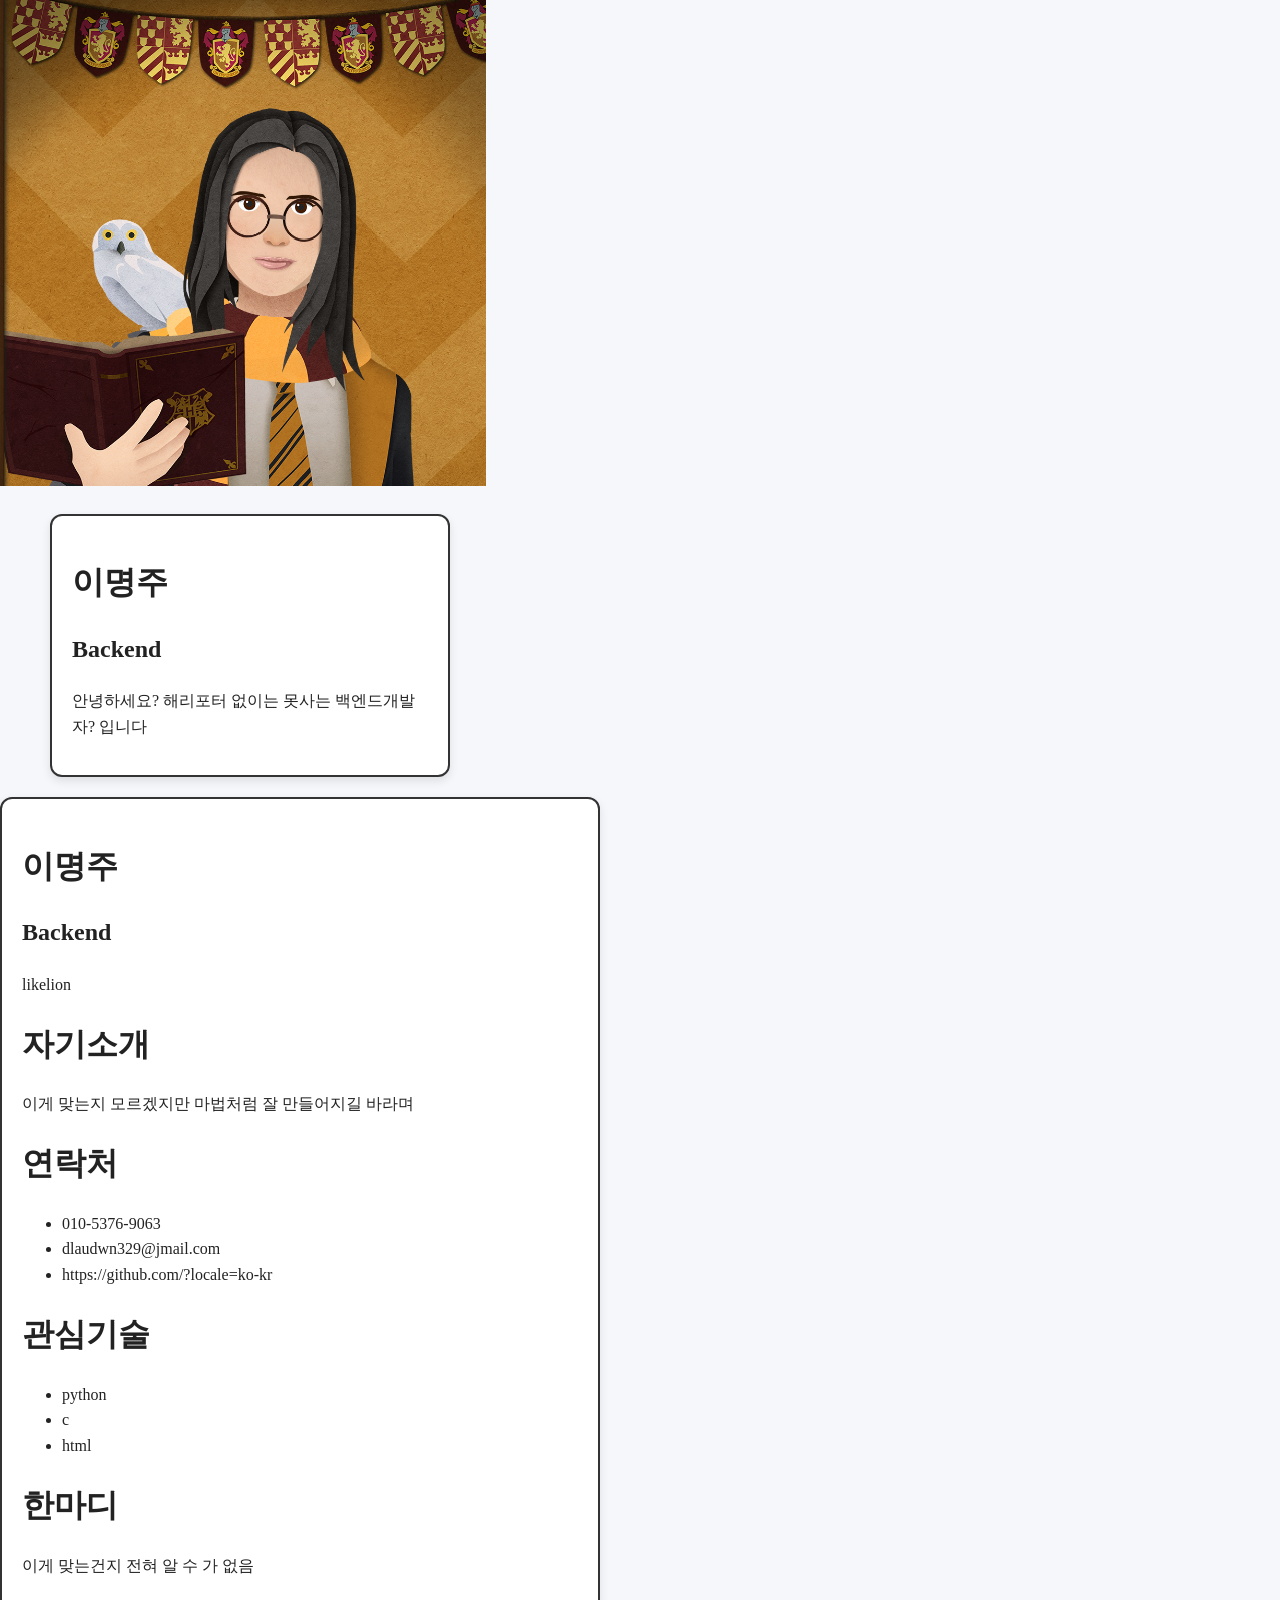
==== index.html @ 9526afb3 "'폰트추천받음'" ====
<!DOCTYPE html>
<html lang="ko">

<head>
    <meta charset="UTF-8">
    <meta http -equiv="X-UA-Compatible" content="IE=edge">
    <meta name="viewport" content="width=device-width, initial-scale=1.0">
    <title>이명주 자기소개</title>

    <link rel="stylesheet" href="./style.css">


    <meta property="og:title" content="환영합니다">
    <meta property="og:description" content="해리포터덕후의자기소개">
    <meta property="og:image" content="./image">

</head>

<body>
    <div class="container">
        <img class="profile" src="./profile.png" alt="해리포터 사이트 프로필">
    </div>

    <div class="요약카드">
        <h1>이명주</h1>
        <h2>Backend</h2>
        <p>안녕하세요? 해리포터 없이는 못사는 백엔드개발자? 입니다</p>
    </div>

    <div class="상세요약">
        <h1>이명주</h1>
        <h2>Backend</h2>
        <p>likelion</p>


        <h1>자기소개</h1>
        <p>이게 맞는지 모르겠지만 마법처럼 잘 만들어지길 바라며</p>

        <h1>연락처</h1>
        <ul>
            <li>010-5376-9063</li>
            <li>dlaudwn329@jmail.com</li>
            <li>https://github.com/?locale=ko-kr</li>
        </ul>

        <h1>관심기술</h1>
        <ul>
            <li>python</li>
            <li>c</li>
            <li>html</li>
        </ul>

        <h1>한마디</h1>
        <p>이게 맞는건지 전혀 알 수 가 없음</p>

    </div>




</body>

</html>
---- style.css ----
* {
    box-sizing: border-box;
}

body {
    margin: 0;
    padding: 0;
    background: #f5f7fb;
    color: #222;
    font-family: "Pretendard", "Noto Sans KR", "Apple SD Gothic Neo";
    line-height: 1.6;
}


.프로필사진 {
    border-radius: 15px;
    display: block;
    box-shadow: 0 4px 10px rgba(0, 0, 0, 0.2);
}



.요약카드 {
    width: 400px;
    padding: 20px;
    margin-top: 20px;
    margin-left: 50px;
    border: 2px solid #333;
    border-radius: 12px;
    background-color: #ffffff;
    box-shadow: 0 4px 10px rgba(0, 0, 0, 0.1);
}

.상세요약{

    width: 600px;
    padding: 20px;
    margin-top: 20px;
    border: 2px solid #333;
    border-radius: 12px;
    background-color: #ffffff;
    box-shadow: 0 4px 10px rgba(0, 0, 0, 0.1);


}
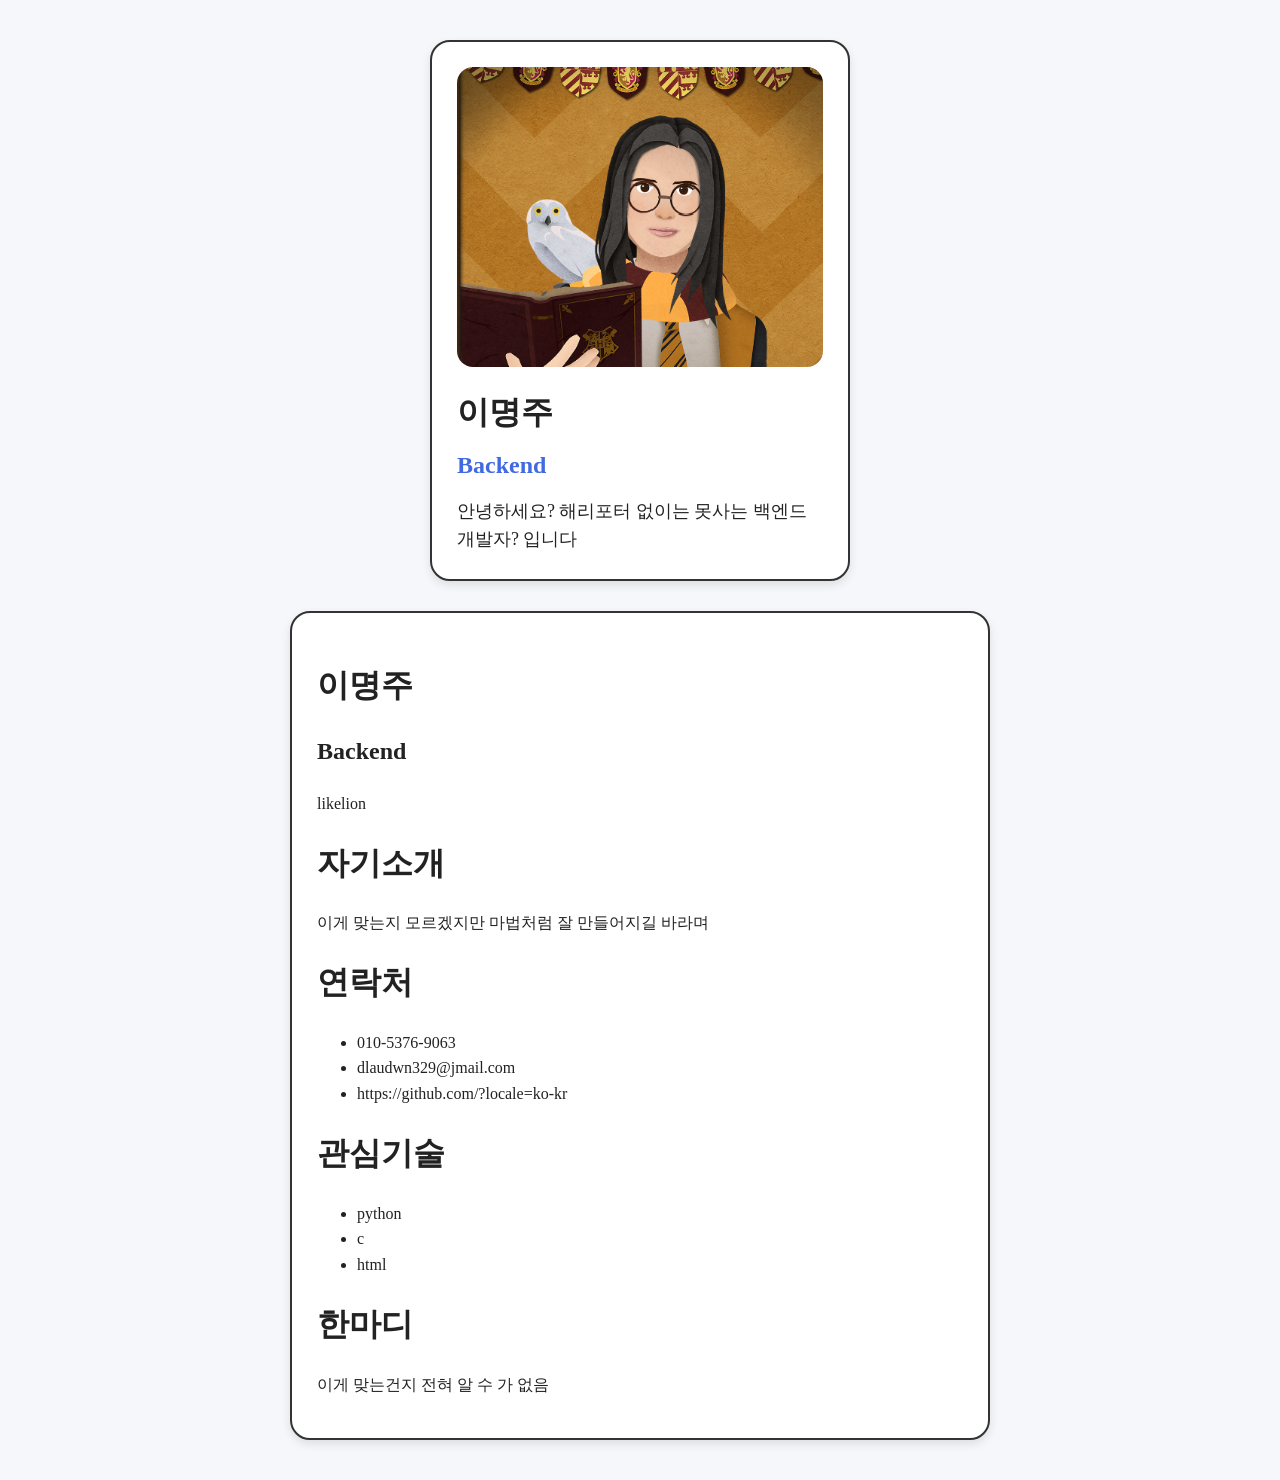
==== commit 3b35d4d3: "'사진과요약카드합침'" ====
--- a/index.html
+++ b/index.html
@@ -17,11 +17,9 @@
 </head>
 
 <body>
-    <div class="container">
+    <div class="요약카드">
         <img class="profile" src="./profile.png" alt="해리포터 사이트 프로필">
-    </div>
-
-    <div class="요약카드">
+        
         <h1>이명주</h1>
         <h2>Backend</h2>
         <p>안녕하세요? 해리포터 없이는 못사는 백엔드개발자? 입니다</p>
--- a/style.css
+++ b/style.css
@@ -4,42 +4,55 @@
 
 body {
     margin: 0;
-    padding: 0;
+    padding: 40px 0;
     background: #f5f7fb;
     color: #222;
-    font-family: "Pretendard", "Noto Sans KR", "Apple SD Gothic Neo";
     line-height: 1.6;
 }
 
 
-.프로필사진 {
-    border-radius: 15px;
-    display: block;
-    box-shadow: 0 4px 10px rgba(0, 0, 0, 0.2);
-}
-
-
-
 .요약카드 {
-    width: 400px;
-    padding: 20px;
-    margin-top: 20px;
-    margin-left: 50px;
+    width: 420px;
+    margin: 0 auto;
+    padding: 25px;
+    background-color: white;
     border: 2px solid #333;
-    border-radius: 12px;
-    background-color: #ffffff;
+    border-radius: 20px;
     box-shadow: 0 4px 10px rgba(0, 0, 0, 0.1);
 }
 
-.상세요약{
+.profile {
+    width: 100%;
+    height: 300px;
+    object-fit: cover;
+    border-radius: 16px;
+    display: block;
+    margin-bottom: 20px;
+}
 
-    width: 600px;
-    padding: 20px;
-    margin-top: 20px;
+.요약카드 h1 {
+    margin: 0 0 8px 0;
+    font-size: 32px;
+}
+
+.요약카드 h2 {
+    margin: 0 0 12px 0;
+    font-size: 24px;
+    color: royalblue;
+}
+
+.요약카드 p {
+    margin: 0;
+    font-size: 18px;
+}
+
+/* 두 번째 상세 카드 */
+.상세요약 {
+    width: 700px;
+    margin: 30px auto 0;
+    padding: 25px;
+    background-color: white;
     border: 2px solid #333;
-    border-radius: 12px;
-    background-color: #ffffff;
+    border-radius: 20px;
     box-shadow: 0 4px 10px rgba(0, 0, 0, 0.1);
-
-
 }
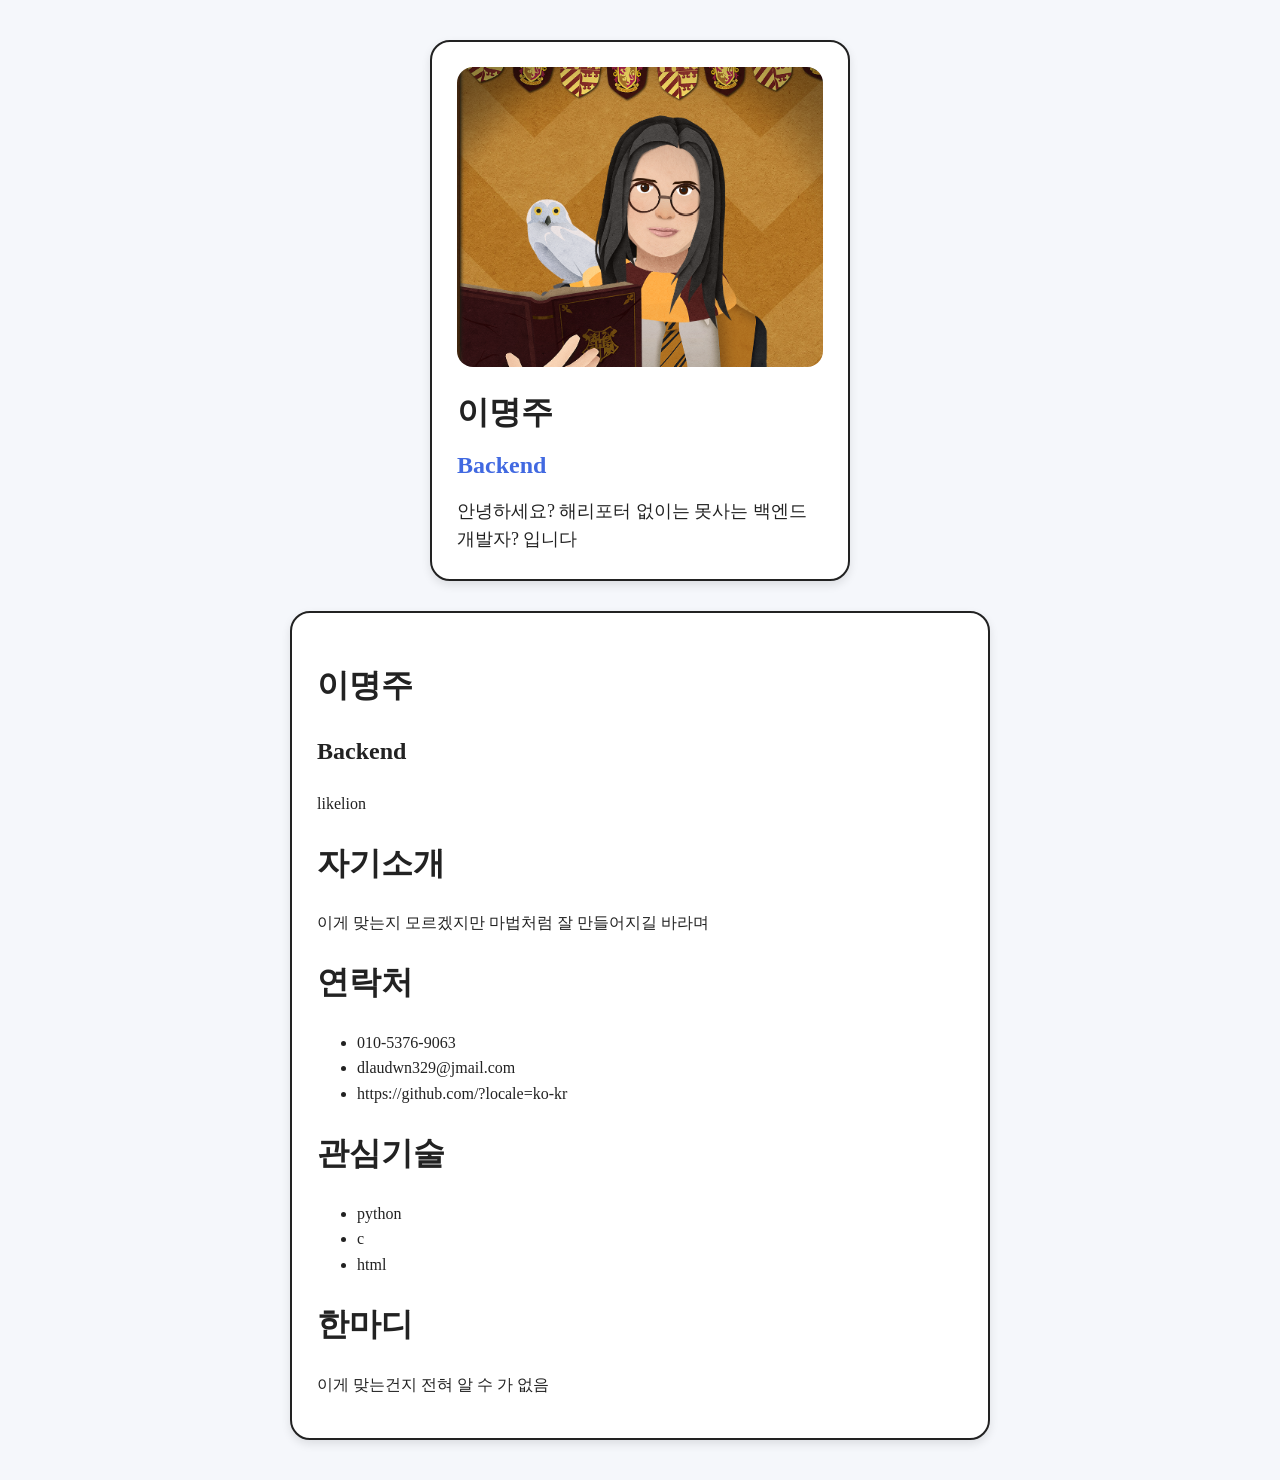
==== commit 59768ba6: "'파일덮어씌움'" ====
--- a/index.html
+++ b/index.html
@@ -3,7 +3,7 @@
 
 <head>
     <meta charset="UTF-8">
-    <meta http -equiv="X-UA-Compatible" content="IE=edge">
+    <meta http-equiv="X-UA-Compatible" content="IE=edge">
     <meta name="viewport" content="width=device-width, initial-scale=1.0">
     <title>이명주 자기소개</title>
 
@@ -12,7 +12,7 @@
 
     <meta property="og:title" content="환영합니다">
     <meta property="og:description" content="해리포터덕후의자기소개">
-    <meta property="og:image" content="./image">
+    <meta property="og:image" content="./pic">
 
 </head>
 
--- a/style.css
+++ b/style.css
@@ -16,7 +16,7 @@
     margin: 0 auto;
     padding: 25px;
     background-color: white;
-    border: 2px solid #333;
+    border: 2px solid #222;
     border-radius: 20px;
     box-shadow: 0 4px 10px rgba(0, 0, 0, 0.1);
 }
@@ -46,13 +46,13 @@
     font-size: 18px;
 }
 
-/* 두 번째 상세 카드 */
+
 .상세요약 {
     width: 700px;
     margin: 30px auto 0;
     padding: 25px;
     background-color: white;
-    border: 2px solid #333;
+    border: 2px solid #222;
     border-radius: 20px;
     box-shadow: 0 4px 10px rgba(0, 0, 0, 0.1);
 }
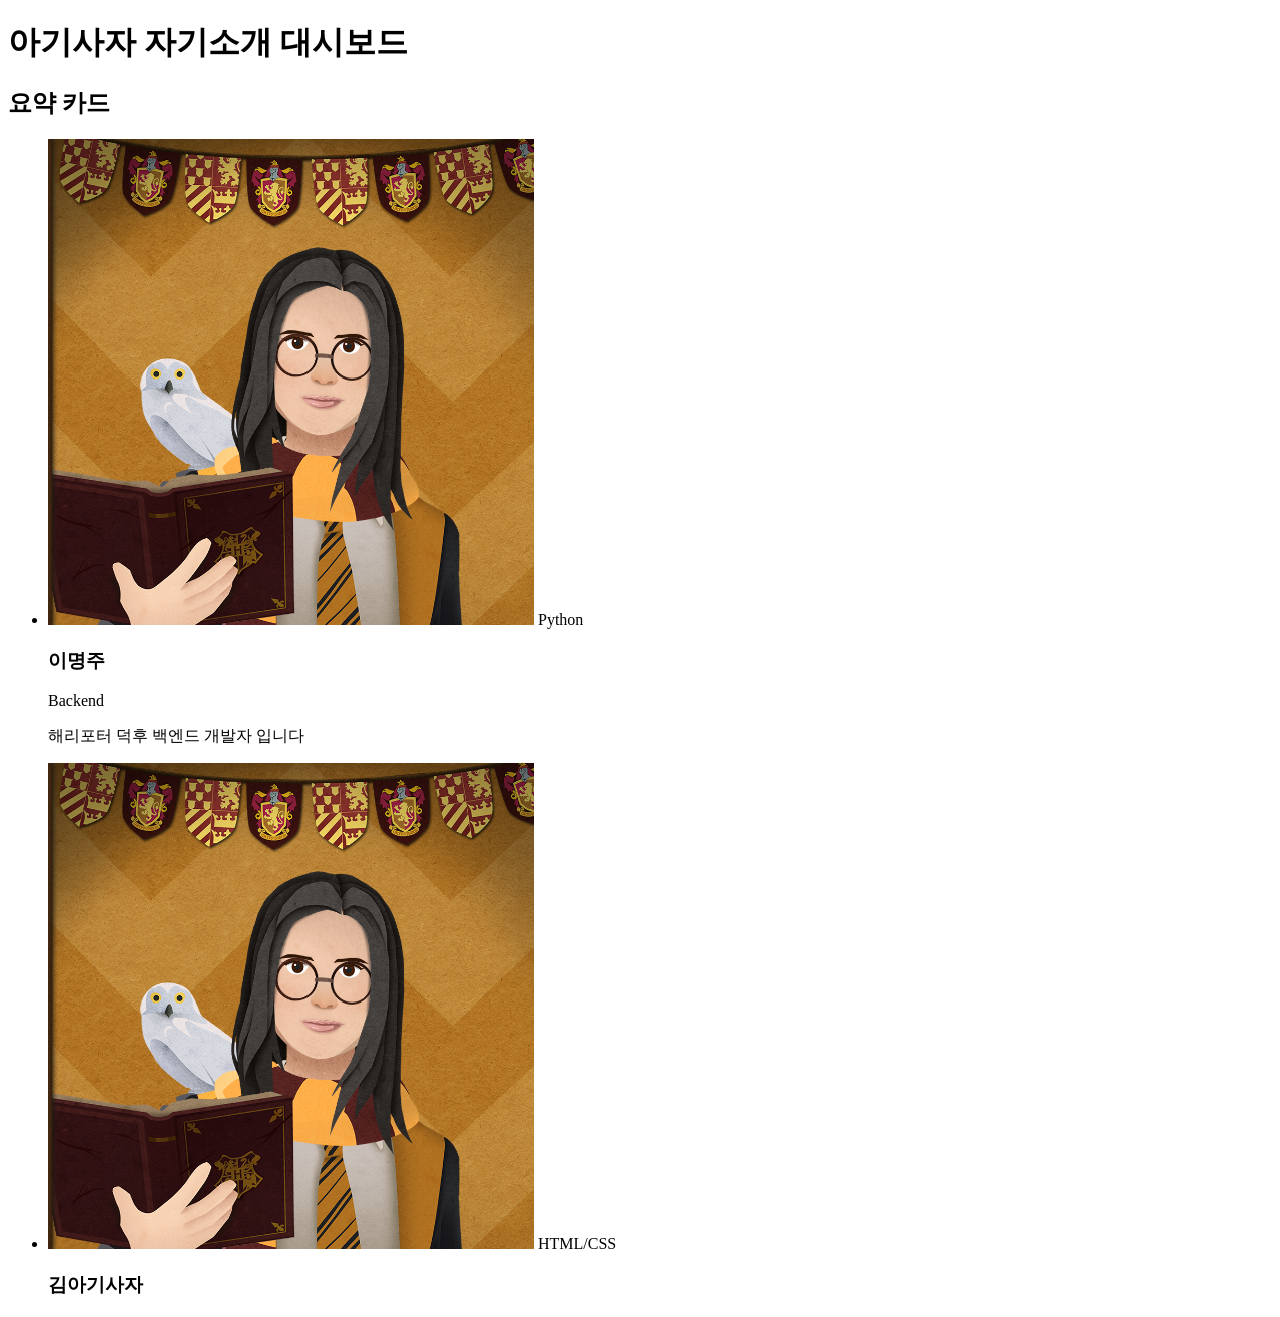
==== commit 085b2b8f: "'내카드정보하단'" ====
--- a/index.html
+++ b/index.html
@@ -1,4 +1,180 @@
 <!DOCTYPE html>
+<html lang="en">
+
+<head>
+    <meta charset="UTF-8">
+    <meta http-equiv="X-UA-Compatible" content="IE=edge" />
+    <meta name="viewport" content="width=device-width, initial-scale=1.0">
+    <title>아기사자 소개 대시보드</title>
+    <link rel="stylesheet" href="./style.css" />
+</head>
+
+<body>
+    <main class="page">
+        <h1 class="page_title">아기사자 자기소개 대시보드</h1>
+
+        <section class="summary_title">
+            <h2>요약 카드</h2>
+            <ul class="summary_grid">
+                <li class="summary_card_me">
+                    <div class="img">
+                        <img src="./profile.png" alt="내 프로필 이미지" class="profile_img" />
+                        <span class="badge">Python</span>
+                    </div>
+
+                    <h3>이명주</h3>
+                    <p class="part">Backend</p>
+                    <p>해리포터 덕후 백엔드 개발자 입니다</p>
+
+                </li>
+
+
+                <li class="summary_card">
+                    <div class="img">
+                        <img src="./profile.png" alt="김아기사자 프로필 이미지" class="profile-img" />
+                        <span class="badge">HTML/CSS</span>
+                    </div>
+                    <h3>김아기사자</h3>
+                    <p class="part"
+
+
+                </li>
+
+
+
+            </ul>
+
+
+
+
+
+
+    </main>
+
+
+
+
+
+
+
+
+
+
+
+
+
+
+
+</body>
+
+</html>
+
+
+
+
+
+
+
+
+
+
+
+
+
+
+
+
+
+
+
+
+
+
+
+
+
+
+
+
+
+
+
+
+
+
+
+
+
+
+
+
+
+
+
+
+
+
+
+
+
+
+
+
+
+
+
+
+
+
+
+
+
+
+
+
+
+
+
+
+
+
+
+
+
+
+
+
+
+
+
+
+
+
+
+
+
+
+
+
+
+
+
+
+
+
+
+
+
+
+
+
+
+
+
+
+
+
+<!-- <!DOCTYPE html>
 <html lang="ko">
 
 <head>
@@ -58,4 +234,4 @@
 
 </body>
 
-</html>+</html> -->
--- a/style.css
+++ b/style.css
@@ -1,4 +1,45 @@
-* {
+
+
+
+
+
+
+
+
+
+
+
+
+
+
+
+
+
+
+
+
+
+
+
+
+
+
+
+
+
+
+
+
+
+
+
+
+
+
+
+
+
+/* * {
     box-sizing: border-box;
 }
 
@@ -55,4 +96,4 @@
     border: 2px solid #222;
     border-radius: 20px;
     box-shadow: 0 4px 10px rgba(0, 0, 0, 0.1);
-}+} */
--- a/style.css
+++ b/style.css
@@ -1,4 +1,45 @@
-* {
+
+
+
+
+
+
+
+
+
+
+
+
+
+
+
+
+
+
+
+
+
+
+
+
+
+
+
+
+
+
+
+
+
+
+
+
+
+
+
+
+
+/* * {
     box-sizing: border-box;
 }
 
@@ -55,4 +96,4 @@
     border: 2px solid #222;
     border-radius: 20px;
     box-shadow: 0 4px 10px rgba(0, 0, 0, 0.1);
-}+} */
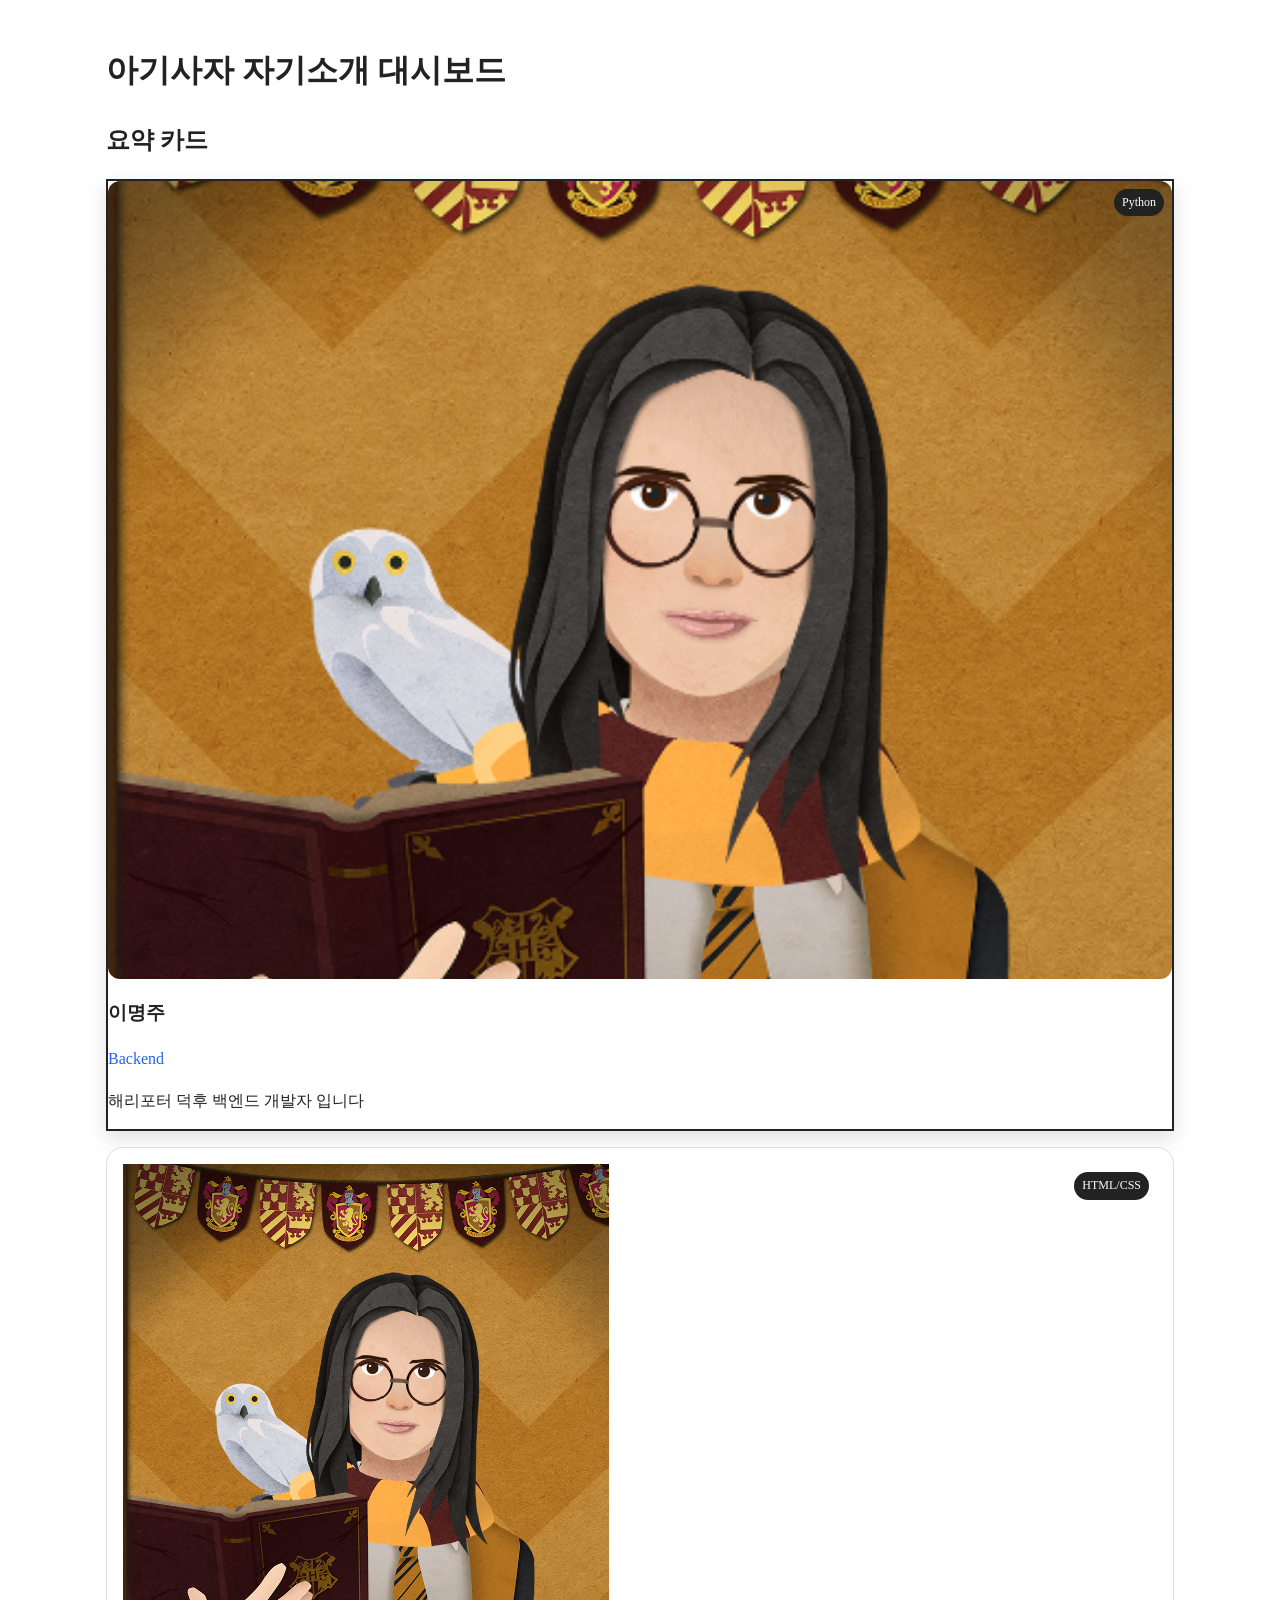
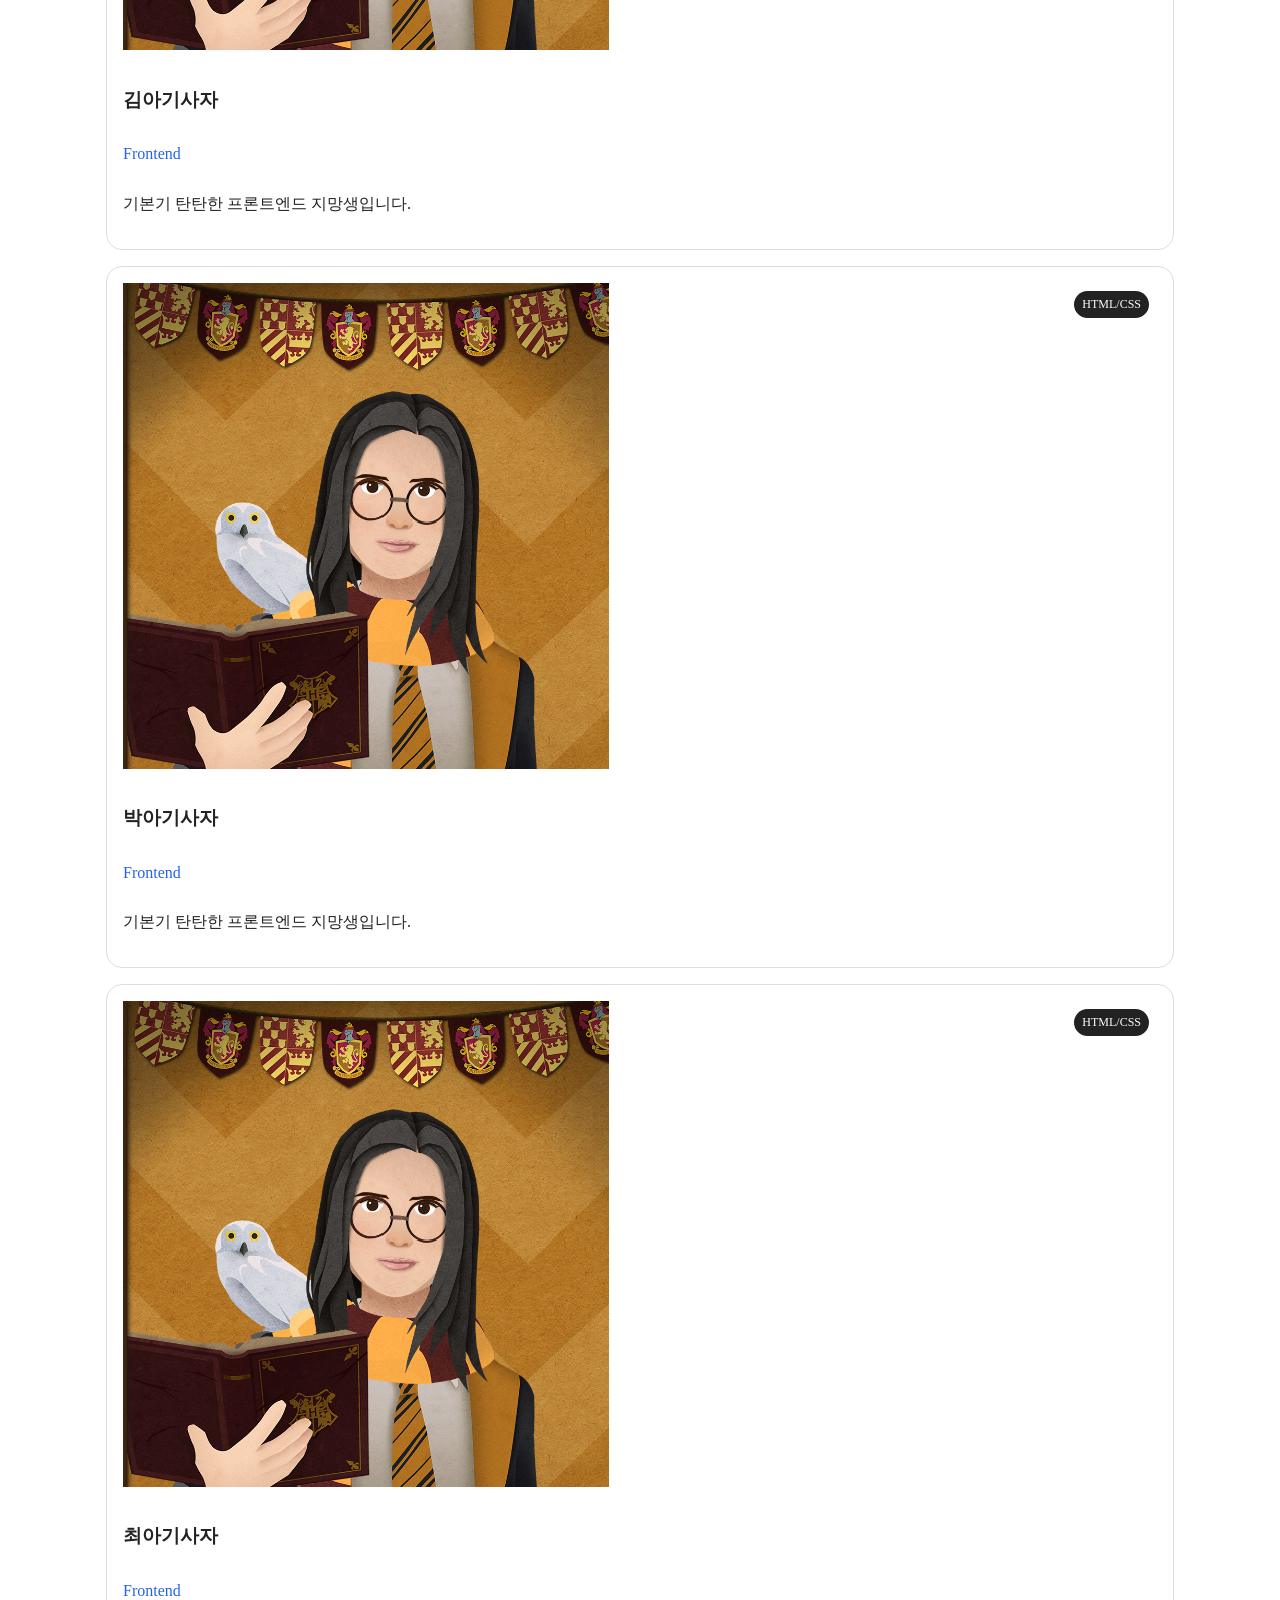
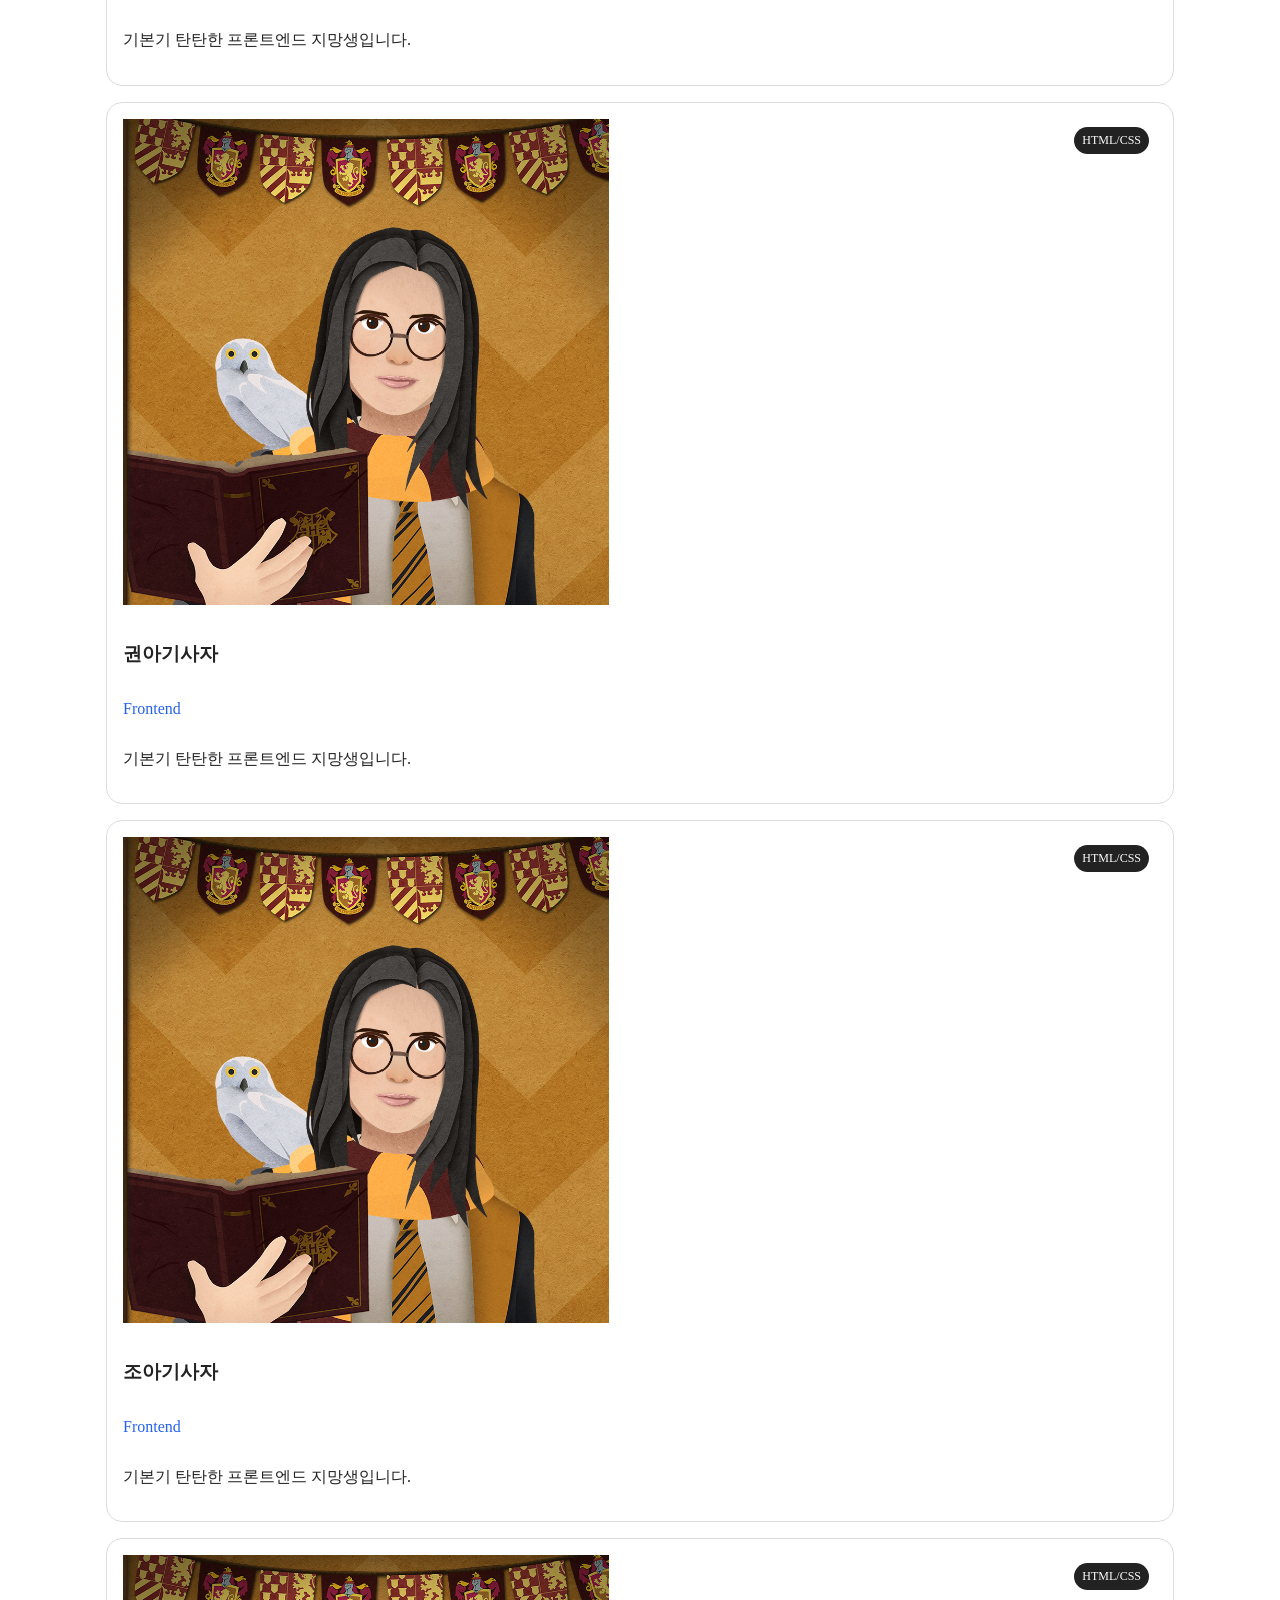
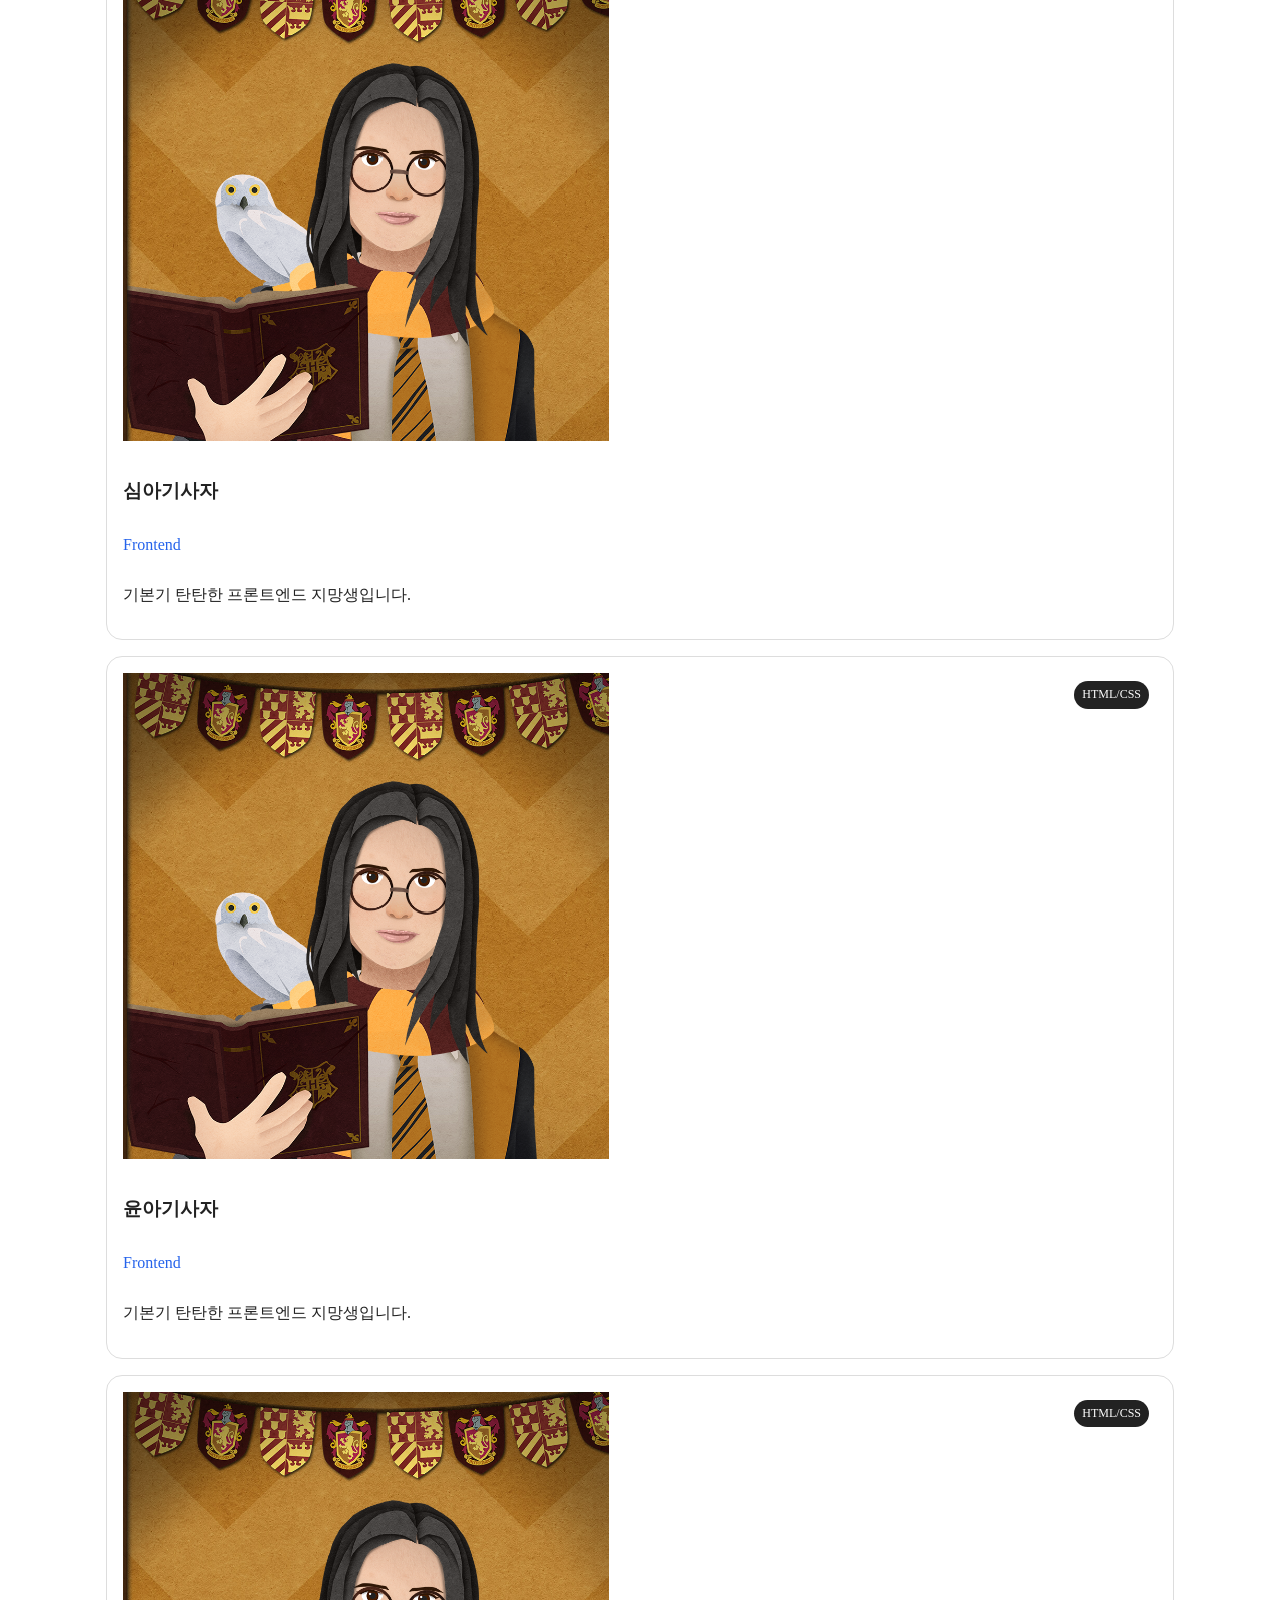
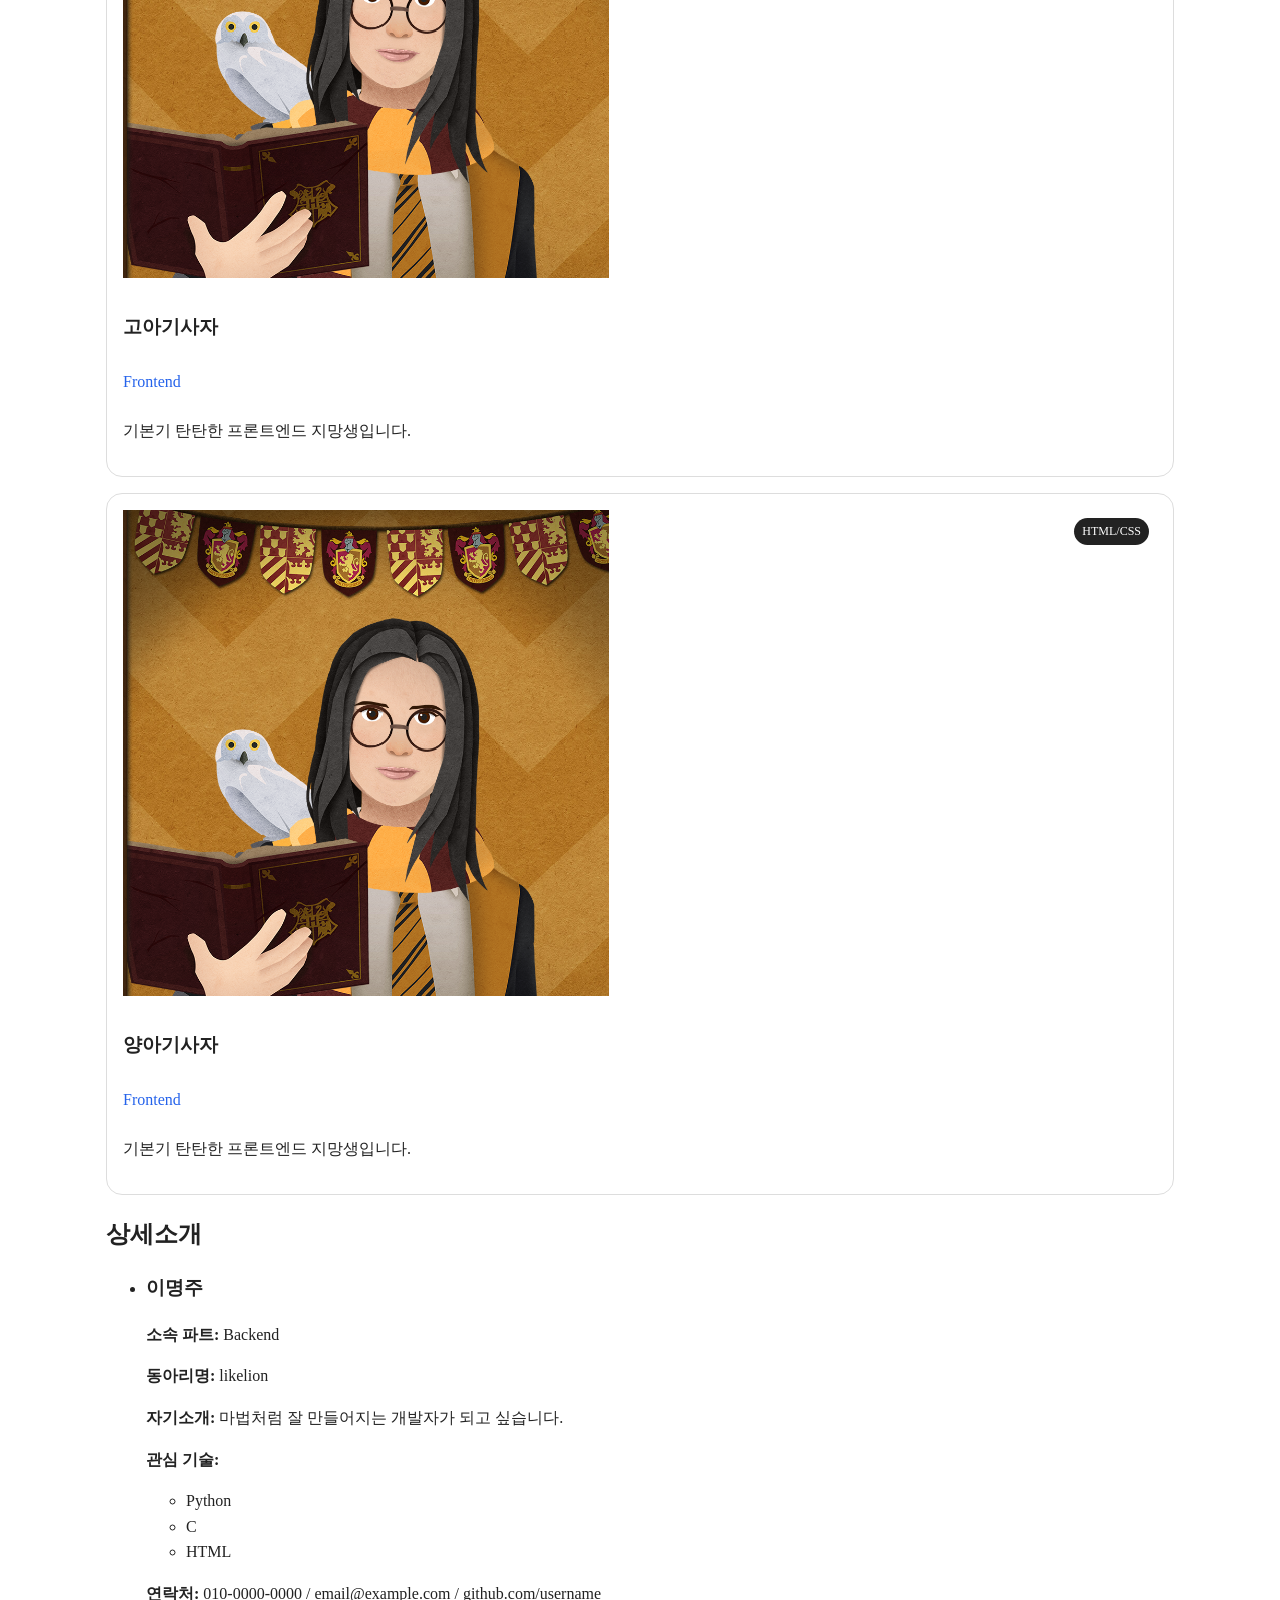
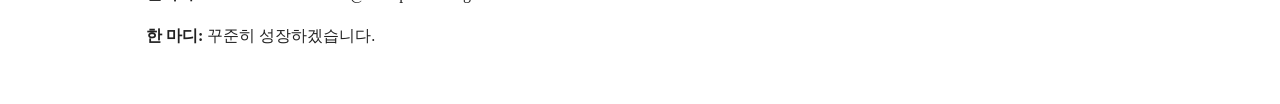
==== commit 7c258b83: "'9개복붙'" ====
--- a/index.html
+++ b/index.html
@@ -1,5 +1,5 @@
 <!DOCTYPE html>
-<html lang="en">
+<html lang="ko">
 
 <head>
     <meta charset="UTF-8">
@@ -25,7 +25,6 @@
                     <h3>이명주</h3>
                     <p class="part">Backend</p>
                     <p>해리포터 덕후 백엔드 개발자 입니다</p>
-
                 </li>
 
 
@@ -35,35 +34,120 @@
                         <span class="badge">HTML/CSS</span>
                     </div>
                     <h3>김아기사자</h3>
-                    <p class="part"
-
-
-                </li>
-
-
-
+                    <p class="part">Frontend</p>
+                    <p>기본기 탄탄한 프론트엔드 지망생입니다.</p>
+                </li>
+
+                <li class="summary_card">
+                    <div class="img">
+                        <img src="./profile.png" alt="박아기사자 프로필 이미지" class="profile-img" />
+                        <span class="badge">HTML/CSS</span>
+                    </div>
+                    <h3>박아기사자</h3>
+                    <p class="part">Frontend</p>
+                    <p>기본기 탄탄한 프론트엔드 지망생입니다.</p>
+                </li>
+
+                <li class="summary_card">
+                    <div class="img">
+                        <img src="./profile.png" alt="최아기사자 프로필 이미지" class="profile-img" />
+                        <span class="badge">HTML/CSS</span>
+                    </div>
+                    <h3>최아기사자</h3>
+                    <p class="part">Frontend</p>
+                    <p>기본기 탄탄한 프론트엔드 지망생입니다.</p>
+                </li>
+
+                <li class="summary_card">
+                    <div class="img">
+                        <img src="./profile.png" alt="권아기사자 프로필 이미지" class="profile-img" />
+                        <span class="badge">HTML/CSS</span>
+                    </div>
+                    <h3>권아기사자</h3>
+                    <p class="part">Frontend</p>
+                    <p>기본기 탄탄한 프론트엔드 지망생입니다.</p>
+                </li>
+
+                <li class="summary_card">
+                    <div class="img">
+                        <img src="./profile.png" alt="조아기사자 프로필 이미지" class="profile-img" />
+                        <span class="badge">HTML/CSS</span>
+                    </div>
+                    <h3>조아기사자</h3>
+                    <p class="part">Frontend</p>
+                    <p>기본기 탄탄한 프론트엔드 지망생입니다.</p>
+                </li>
+
+                <li class="summary_card">
+                    <div class="img">
+                        <img src="./profile.png" alt="심아기사자 프로필 이미지" class="profile-img" />
+                        <span class="badge">HTML/CSS</span>
+                    </div>
+                    <h3>심아기사자</h3>
+                    <p class="part">Frontend</p>
+                    <p>기본기 탄탄한 프론트엔드 지망생입니다.</p>
+                </li>
+
+                <li class="summary_card">
+                    <div class="img">
+                        <img src="./profile.png" alt="윤아기사자 프로필 이미지" class="profile-img" />
+                        <span class="badge">HTML/CSS</span>
+                    </div>
+                    <h3>윤아기사자</h3>
+                    <p class="part">Frontend</p>
+                    <p>기본기 탄탄한 프론트엔드 지망생입니다.</p>
+                </li>
+
+                <li class="summary_card">
+                    <div class="img">
+                        <img src="./profile.png" alt="고아기사자 프로필 이미지" class="profile-img" />
+                        <span class="badge">HTML/CSS</span>
+                    </div>
+                    <h3>고아기사자</h3>
+                    <p class="part">Frontend</p>
+                    <p>기본기 탄탄한 프론트엔드 지망생입니다.</p>
+                </li>
+
+                <li class="summary_card">
+                    <div class="img">
+                        <img src="./profile.png" alt="양아기사자 프로필 이미지" class="profile-img" />
+                        <span class="badge">HTML/CSS</span>
+                    </div>
+                    <h3>양아기사자</h3>
+                    <p class="part">Frontend</p>
+                    <p>기본기 탄탄한 프론트엔드 지망생입니다.</p>
+                </li>
             </ul>
-
+        </section>
+
+
+        <section class="detail_section">
+            <h2>상세소개</h2>
+            <ul class="detail_list">
+                <li class="detail_card">
+
+
+                    <h3>이명주</h3>
+                    <p><strong>소속 파트:</strong> Backend</p>
+                    <p><strong>동아리명:</strong> likelion</p>
+                    <p><strong>자기소개:</strong> 마법처럼 잘 만들어지는 개발자가 되고 싶습니다.</p>
+                    <p><strong>관심 기술:</strong></p>
+                    <ul>
+                        <li>Python</li>
+                        <li>C</li>
+                        <li>HTML</li>
+                    </ul>
+                    <p><strong>연락처:</strong> 010-0000-0000 / email@example.com / github.com/username</p>
+                    <p><strong>한 마디:</strong> 꾸준히 성장하겠습니다.</p>
+                </li>
+            </ul>
+        </section>
 
 
 
 
 
     </main>
-
-
-
-
-
-
-
-
-
-
-
-
-
-
 
 </body>
 
--- a/style.css
+++ b/style.css
@@ -1,5 +1,108 @@
-
-
+* {
+    box-sizing: border-box;
+}
+
+body {
+    margin: 0;
+    background-color: white;
+
+
+    color: #222;
+    line-height: 1.6;
+}
+
+.page {
+    max-width: 1100px;
+    margin: 0 auto;
+    padding: 24px 16px 40px;
+}
+
+.page_title {
+    margin-bottom: 24px;
+}
+
+
+.summary_grid {
+    list-style: none;
+    margin: 0;
+    padding: 0;
+    display: grid;
+    grid-template-columns: 1fr;
+    gap: 16px;
+}
+
+.summary_card {
+    background: #fff;
+    border: 1px solid #ddd;
+    border-radius: 16px;
+    padding: 16px;
+    display: flex;
+    flex-direction: column;
+    gap: 8px;
+}
+
+.summary_card_me {
+    border: 2px solid #222;
+    box-shadow: 0 8px 20px rgba(0, 0, 0, .12);
+}
+
+.img {
+    position: relative;
+}
+
+.profile_img {
+    width: 100%;
+    aspect-ratio: 4 / 3;
+    object-fit: cover;
+    border-radius: 12px;
+    display: block;
+}
+
+.badge {
+    position: absolute;
+    top: 8px;
+    right: 8px;
+    background: #222;
+    color: #fff;
+    font-size: 12px;
+    padding: 4px 8px;
+    border-radius: 999px;
+}
+
+.part {
+    color: #2563eb;
+    margin: 0;
+}
+
+
+.detail-list {
+    list-style: none;
+    margin: 24px 0 0;
+    padding: 0;
+    display: flex;
+    flex-direction: column;
+    gap: 16px;
+}
+
+.detail-card {
+    background: #fff;
+    border: 1px solid #ddd;
+    border-radius: 16px;
+    padding: 16px;
+}
+
+@media (min-width: 768px) {
+    .summary-grid {
+        grid-template-columns: repeat(2, 1fr);
+    }
+}
+
+
+@media (min-width: 1024px) {
+    .summary-grid {
+        grid-template-columns: repeat(3, 1fr);
+    }
+}
 
 
 
--- a/style.css
+++ b/style.css
@@ -1,5 +1,108 @@
-
-
+* {
+    box-sizing: border-box;
+}
+
+body {
+    margin: 0;
+    background-color: white;
+
+
+    color: #222;
+    line-height: 1.6;
+}
+
+.page {
+    max-width: 1100px;
+    margin: 0 auto;
+    padding: 24px 16px 40px;
+}
+
+.page_title {
+    margin-bottom: 24px;
+}
+
+
+.summary_grid {
+    list-style: none;
+    margin: 0;
+    padding: 0;
+    display: grid;
+    grid-template-columns: 1fr;
+    gap: 16px;
+}
+
+.summary_card {
+    background: #fff;
+    border: 1px solid #ddd;
+    border-radius: 16px;
+    padding: 16px;
+    display: flex;
+    flex-direction: column;
+    gap: 8px;
+}
+
+.summary_card_me {
+    border: 2px solid #222;
+    box-shadow: 0 8px 20px rgba(0, 0, 0, .12);
+}
+
+.img {
+    position: relative;
+}
+
+.profile_img {
+    width: 100%;
+    aspect-ratio: 4 / 3;
+    object-fit: cover;
+    border-radius: 12px;
+    display: block;
+}
+
+.badge {
+    position: absolute;
+    top: 8px;
+    right: 8px;
+    background: #222;
+    color: #fff;
+    font-size: 12px;
+    padding: 4px 8px;
+    border-radius: 999px;
+}
+
+.part {
+    color: #2563eb;
+    margin: 0;
+}
+
+
+.detail-list {
+    list-style: none;
+    margin: 24px 0 0;
+    padding: 0;
+    display: flex;
+    flex-direction: column;
+    gap: 16px;
+}
+
+.detail-card {
+    background: #fff;
+    border: 1px solid #ddd;
+    border-radius: 16px;
+    padding: 16px;
+}
+
+@media (min-width: 768px) {
+    .summary-grid {
+        grid-template-columns: repeat(2, 1fr);
+    }
+}
+
+
+@media (min-width: 1024px) {
+    .summary-grid {
+        grid-template-columns: repeat(3, 1fr);
+    }
+}
 
 
 
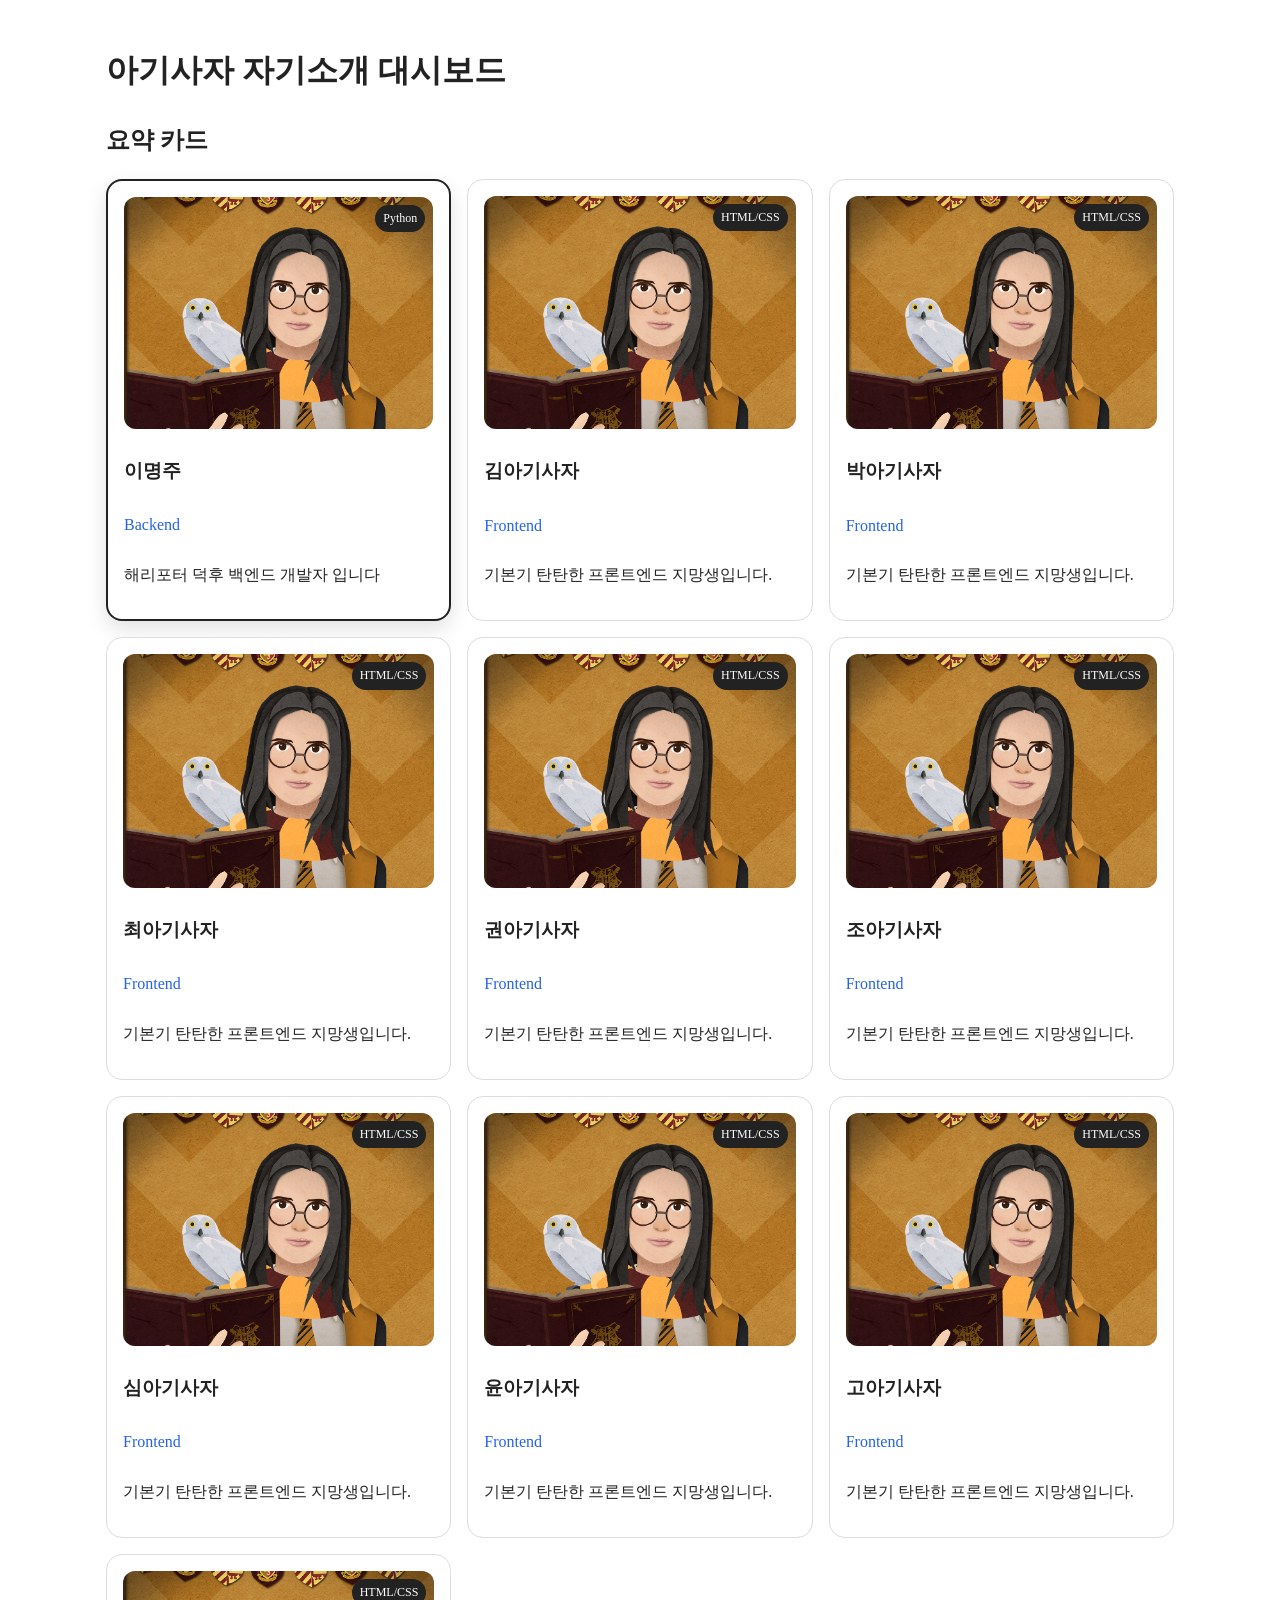
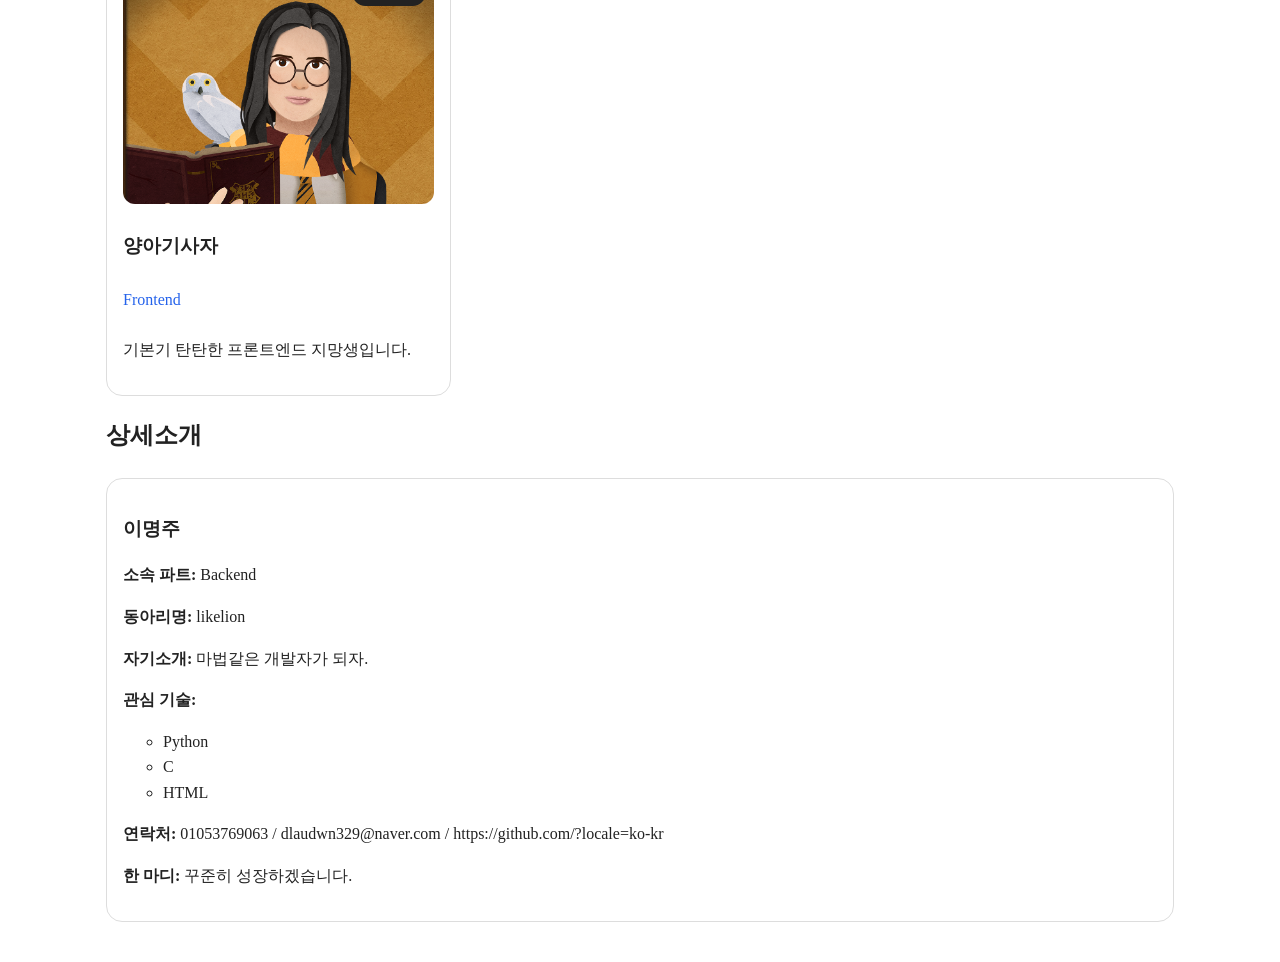
==== commit 44619c35: "'아마최종'" ====
--- a/index.html
+++ b/index.html
@@ -16,7 +16,7 @@
         <section class="summary_title">
             <h2>요약 카드</h2>
             <ul class="summary_grid">
-                <li class="summary_card_me">
+                <li class="summary_card summary_card_me">
                     <div class="img">
                         <img src="./profile.png" alt="내 프로필 이미지" class="profile_img" />
                         <span class="badge">Python</span>
@@ -30,7 +30,7 @@
 
                 <li class="summary_card">
                     <div class="img">
-                        <img src="./profile.png" alt="김아기사자 프로필 이미지" class="profile-img" />
+                        <img src="./profile.png" alt="김아기사자 프로필 이미지" class="profile_img" />
                         <span class="badge">HTML/CSS</span>
                     </div>
                     <h3>김아기사자</h3>
@@ -40,7 +40,7 @@
 
                 <li class="summary_card">
                     <div class="img">
-                        <img src="./profile.png" alt="박아기사자 프로필 이미지" class="profile-img" />
+                        <img src="./profile.png" alt="박아기사자 프로필 이미지" class="profile_img" />
                         <span class="badge">HTML/CSS</span>
                     </div>
                     <h3>박아기사자</h3>
@@ -50,7 +50,7 @@
 
                 <li class="summary_card">
                     <div class="img">
-                        <img src="./profile.png" alt="최아기사자 프로필 이미지" class="profile-img" />
+                        <img src="./profile.png" alt="최아기사자 프로필 이미지" class="profile_img" />
                         <span class="badge">HTML/CSS</span>
                     </div>
                     <h3>최아기사자</h3>
@@ -60,7 +60,7 @@
 
                 <li class="summary_card">
                     <div class="img">
-                        <img src="./profile.png" alt="권아기사자 프로필 이미지" class="profile-img" />
+                        <img src="./profile.png" alt="권아기사자 프로필 이미지" class="profile_img" />
                         <span class="badge">HTML/CSS</span>
                     </div>
                     <h3>권아기사자</h3>
@@ -70,7 +70,7 @@
 
                 <li class="summary_card">
                     <div class="img">
-                        <img src="./profile.png" alt="조아기사자 프로필 이미지" class="profile-img" />
+                        <img src="./profile.png" alt="조아기사자 프로필 이미지" class="profile_img" />
                         <span class="badge">HTML/CSS</span>
                     </div>
                     <h3>조아기사자</h3>
@@ -80,7 +80,7 @@
 
                 <li class="summary_card">
                     <div class="img">
-                        <img src="./profile.png" alt="심아기사자 프로필 이미지" class="profile-img" />
+                        <img src="./profile.png" alt="심아기사자 프로필 이미지" class="profile_img" />
                         <span class="badge">HTML/CSS</span>
                     </div>
                     <h3>심아기사자</h3>
@@ -90,7 +90,7 @@
 
                 <li class="summary_card">
                     <div class="img">
-                        <img src="./profile.png" alt="윤아기사자 프로필 이미지" class="profile-img" />
+                        <img src="./profile.png" alt="윤아기사자 프로필 이미지" class="profile_img" />
                         <span class="badge">HTML/CSS</span>
                     </div>
                     <h3>윤아기사자</h3>
@@ -100,7 +100,7 @@
 
                 <li class="summary_card">
                     <div class="img">
-                        <img src="./profile.png" alt="고아기사자 프로필 이미지" class="profile-img" />
+                        <img src="./profile.png" alt="고아기사자 프로필 이미지" class="profile_img" />
                         <span class="badge">HTML/CSS</span>
                     </div>
                     <h3>고아기사자</h3>
@@ -110,7 +110,7 @@
 
                 <li class="summary_card">
                     <div class="img">
-                        <img src="./profile.png" alt="양아기사자 프로필 이미지" class="profile-img" />
+                        <img src="./profile.png" alt="양아기사자 프로필 이미지" class="profile_img" />
                         <span class="badge">HTML/CSS</span>
                     </div>
                     <h3>양아기사자</h3>
@@ -130,14 +130,14 @@
                     <h3>이명주</h3>
                     <p><strong>소속 파트:</strong> Backend</p>
                     <p><strong>동아리명:</strong> likelion</p>
-                    <p><strong>자기소개:</strong> 마법처럼 잘 만들어지는 개발자가 되고 싶습니다.</p>
+                    <p><strong>자기소개:</strong> 마법같은 개발자가 되자.</p>
                     <p><strong>관심 기술:</strong></p>
                     <ul>
                         <li>Python</li>
                         <li>C</li>
                         <li>HTML</li>
                     </ul>
-                    <p><strong>연락처:</strong> 010-0000-0000 / email@example.com / github.com/username</p>
+                    <p><strong>연락처:</strong> 01053769063 / dlaudwn329@naver.com / https://github.com/?locale=ko-kr</p>
                     <p><strong>한 마디:</strong> 꾸준히 성장하겠습니다.</p>
                 </li>
             </ul>
--- a/style.css
+++ b/style.css
@@ -75,7 +75,7 @@
 }
 
 
-.detail-list {
+.detail_list {
     list-style: none;
     margin: 24px 0 0;
     padding: 0;
@@ -84,7 +84,7 @@
     gap: 16px;
 }
 
-.detail-card {
+.detail_card {
     background: #fff;
     border: 1px solid #ddd;
     border-radius: 16px;
@@ -92,14 +92,14 @@
 }
 
 @media (min-width: 768px) {
-    .summary-grid {
+    .summary_grid {
         grid-template-columns: repeat(2, 1fr);
     }
 }
 
 
 @media (min-width: 1024px) {
-    .summary-grid {
+    .summary_grid {
         grid-template-columns: repeat(3, 1fr);
     }
 }
--- a/style.css
+++ b/style.css
@@ -75,7 +75,7 @@
 }
 
 
-.detail-list {
+.detail_list {
     list-style: none;
     margin: 24px 0 0;
     padding: 0;
@@ -84,7 +84,7 @@
     gap: 16px;
 }
 
-.detail-card {
+.detail_card {
     background: #fff;
     border: 1px solid #ddd;
     border-radius: 16px;
@@ -92,14 +92,14 @@
 }
 
 @media (min-width: 768px) {
-    .summary-grid {
+    .summary_grid {
         grid-template-columns: repeat(2, 1fr);
     }
 }
 
 
 @media (min-width: 1024px) {
-    .summary-grid {
+    .summary_grid {
         grid-template-columns: repeat(3, 1fr);
     }
 }
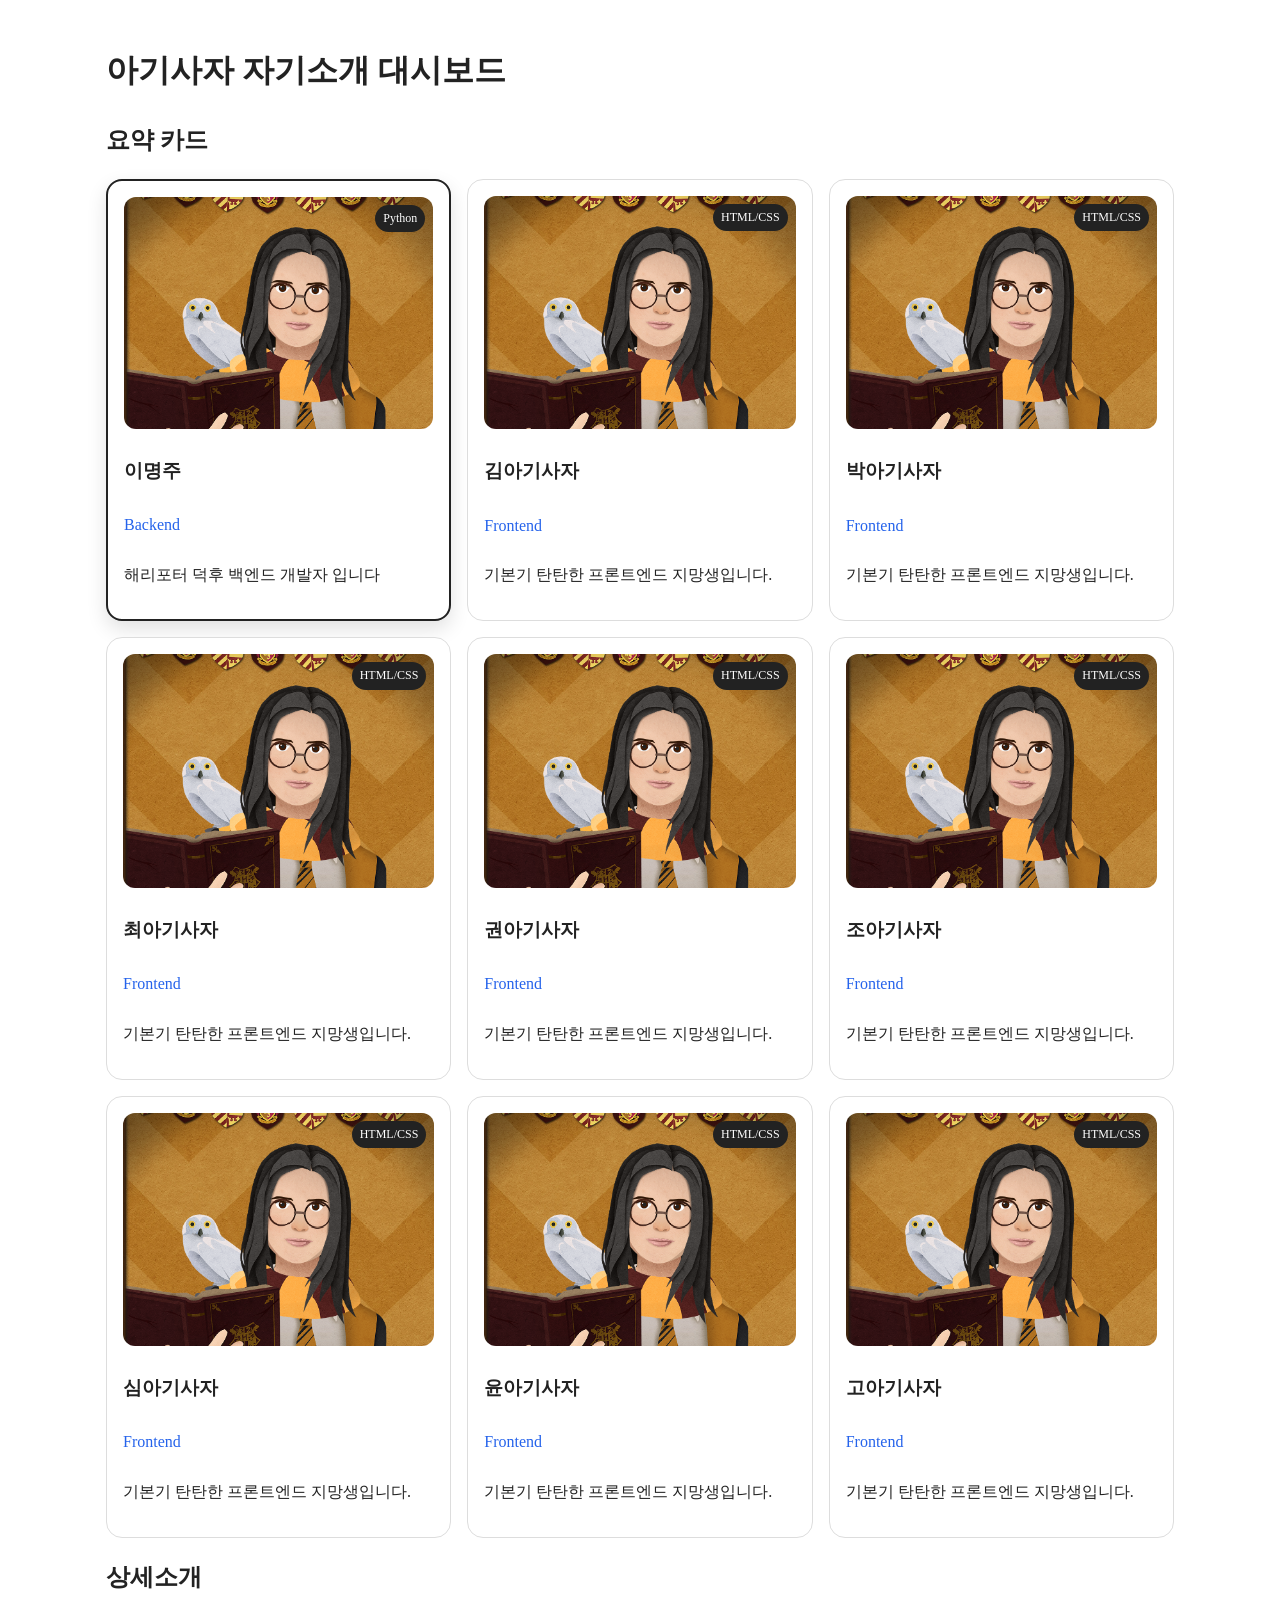
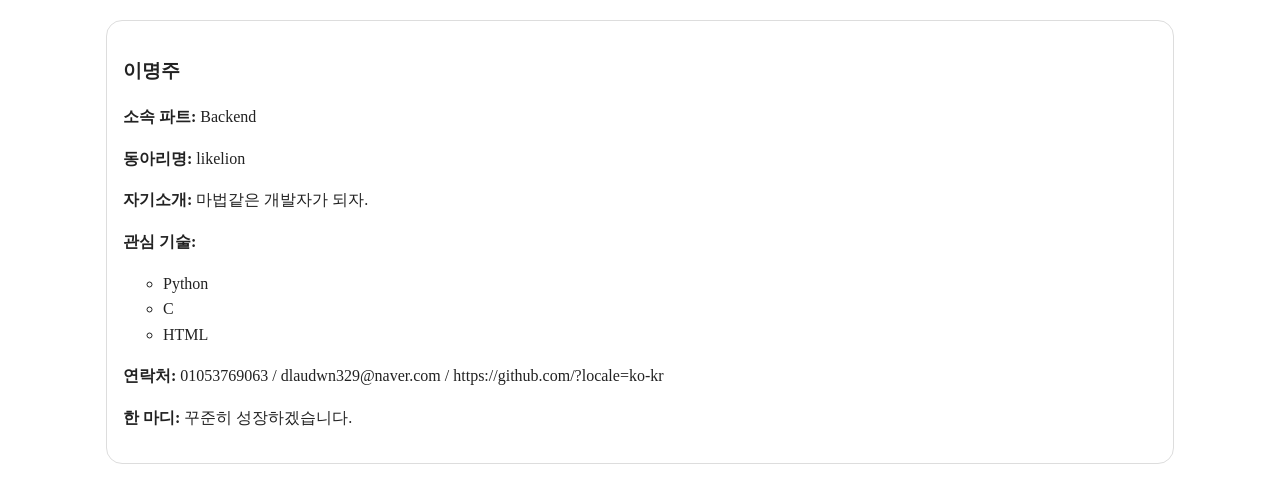
==== commit a63f22c5: "'이게최종'" ====
--- a/index.html
+++ b/index.html
@@ -108,15 +108,7 @@
                     <p>기본기 탄탄한 프론트엔드 지망생입니다.</p>
                 </li>
 
-                <li class="summary_card">
-                    <div class="img">
-                        <img src="./profile.png" alt="양아기사자 프로필 이미지" class="profile_img" />
-                        <span class="badge">HTML/CSS</span>
-                    </div>
-                    <h3>양아기사자</h3>
-                    <p class="part">Frontend</p>
-                    <p>기본기 탄탄한 프론트엔드 지망생입니다.</p>
-                </li>
+            
             </ul>
         </section>
 
